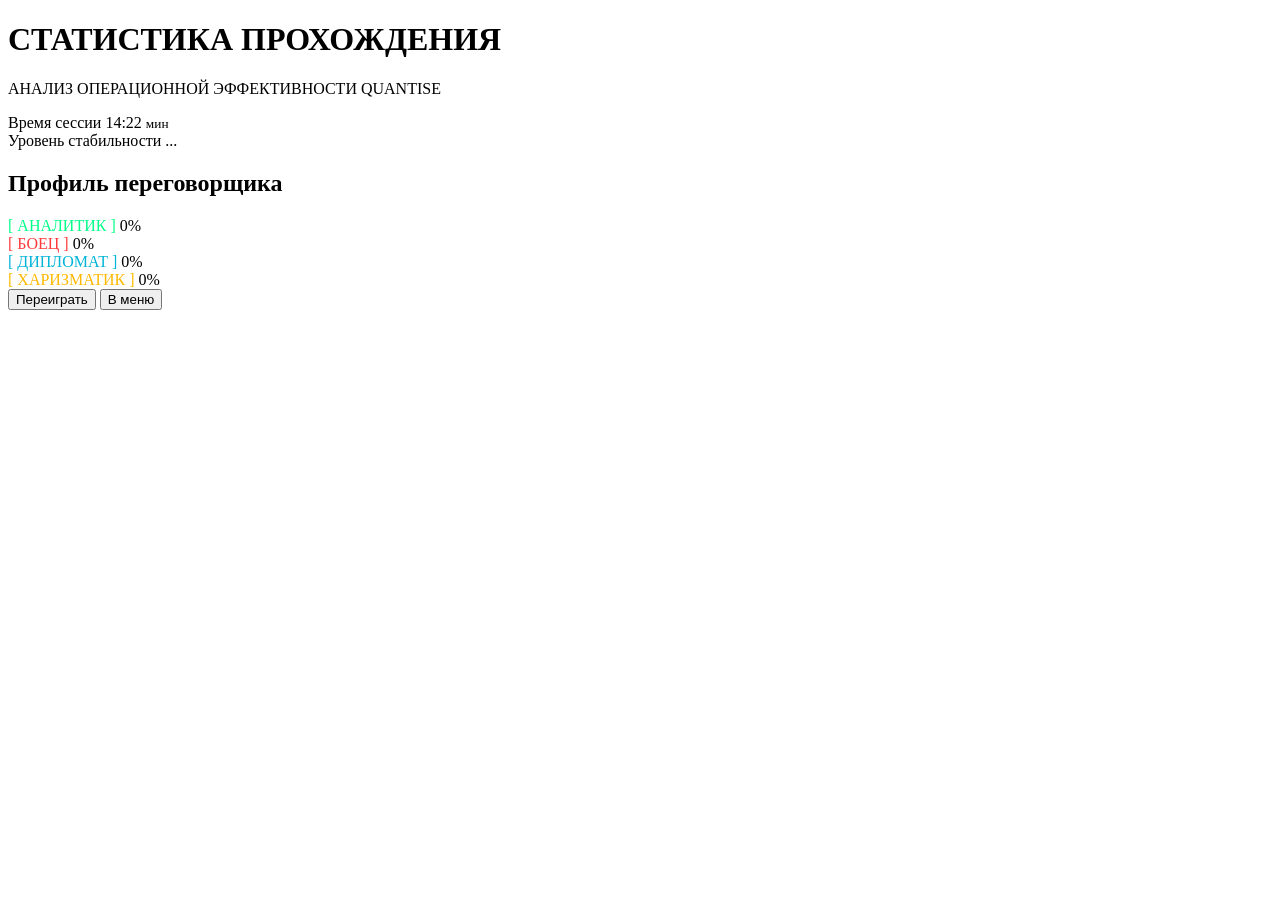
==== frontend/pages/dashboard.html @ eb2bb4fb "Create dashboard.html" ====
<!DOCTYPE html>
<html lang="ru">
<head>
    <meta charset="UTF-8">
    <meta name="viewport" content="width=device-width, initial-scale=1.0">
    <title>Дашборд Статистики — CONFESSION</title>
    <link rel="stylesheet" href="../src/css/dashboard/index.css">
</head>
<body class="dashboard-body">

    <!-- ФОНОВЫЕ СВЕТОВЫЕ КИБЕРПАНК-ИМПУЛЬСЫ (КАК НА РЕФЕРЕНСЕ) -->
    <div class="bg-glow-glow"></div>

    <div class="dashboard-wrapper">
        <!-- ЗАГОЛОВОК ДАШБОРДА -->
        <header class="dashboard-header">
            <h1 class="header-title">СТАТИСТИКА ПРОХОЖДЕНИЯ</h1>
            <p class="header-subtitle">АНАЛИЗ ОПЕРАЦИОННОЙ ЭФФЕКТИВНОСТИ QUANTISE</p>
        </header>

        <!-- БЛОК 1: ОСНОВНЫЕ МЕТРИКИ КВЕСТА (2 СИММЕТРИЧНЫЕ КОЛОНКИ) -->
        <section class="metrics-grid">
            <div class="metric-card">
                <span class="metric-label">Время сессии</span>
                <span class="metric-value">14:22 <small>мин</small></span>
            </div>
            <div class="metric-card">
                <span class="metric-label">Уровень стабильности</span>
                <!-- ЖЕСТКАЯ ЗАГЛУШКА УДАЛЕНА. ТЕКСТ УПРАВЛЯЕТСЯ СТРОГО ИЗ JS -->
                <span class="metric-value" id="stability-value-label">...</span>
            </div>
        </section>

        <!-- БЛОК 2: ПРОФИЛЬ ПЕРЕГОВОРЩИКА (РОЛЕВАЯ МОДЕЛЬ ИЗ LOCALSTORAGE) -->
        <section class="profile-section">
            <h2 class="section-title">Профиль переговорщика</h2>
            
            <div class="skills-container">
                <!-- Аналитик -->
                <div class="skill-item">
                    <div class="skill-info">
                        <span class="skill-name" style="color: #00ff88;">[ АНАЛИТИК ]</span>
                        <span class="skill-percent">0%</span>
                    </div>
                    <div class="skill-bar-bg"><div class="skill-bar bar-analytics"></div></div>
                </div>

                <!-- Боец -->
                <div class="skill-item">
                    <div class="skill-info">
                        <span class="skill-name" style="color: #ff3b3b;">[ БОЕЦ ]</span>
                        <span class="skill-percent">0%</span>
                    </div>
                    <div class="skill-bar-bg"><div class="skill-bar bar-fighter"></div></div>
                </div>

                <!-- Дипломат -->
                <div class="skill-item">
                    <div class="skill-info">
                        <span class="skill-name" style="color: #00b4d8;">[ ДИПЛОМАТ ]</span>
                        <span class="skill-percent">0%</span>
                    </div>
                    <div class="skill-bar-bg"><div class="skill-bar bar-diplomat"></div></div>
                </div>

                <!-- Харизматик -->
                <div class="skill-item">
                    <div class="skill-info">
                        <span class="skill-name" style="color: #ffb800;">[ ХАРИЗМАТИК ]</span>
                        <span class="skill-percent">0%</span>
                    </div>
                    <div class="skill-bar-bg"><div class="skill-bar bar-charismatic"></div></div>
                </div>
            </div>
        </section>

        <!-- КНОПКИ УПРАВЛЕНИЯ В ПОДВАЛЕ (В ДВЕ КОЛОНКИ) -->
        <footer class="dashboard-footer">
            <!-- Кнопка экстренного перезапуска и очистки метрик -->
            <button type="button" id="replay-game-btn" class="dashboard-btn btn-replay">
                <span>Переиграть</span>
            </button>
            
            <!-- Кнопка выхода в корень -->
            <button type="button" id="back-to-menu-btn" class="dashboard-btn btn-return">
                <span>В меню</span>
            </button>
        </footer>
    </div>

    <script src="../src/js/dashboard/index.js"></script>
</body>
</html>
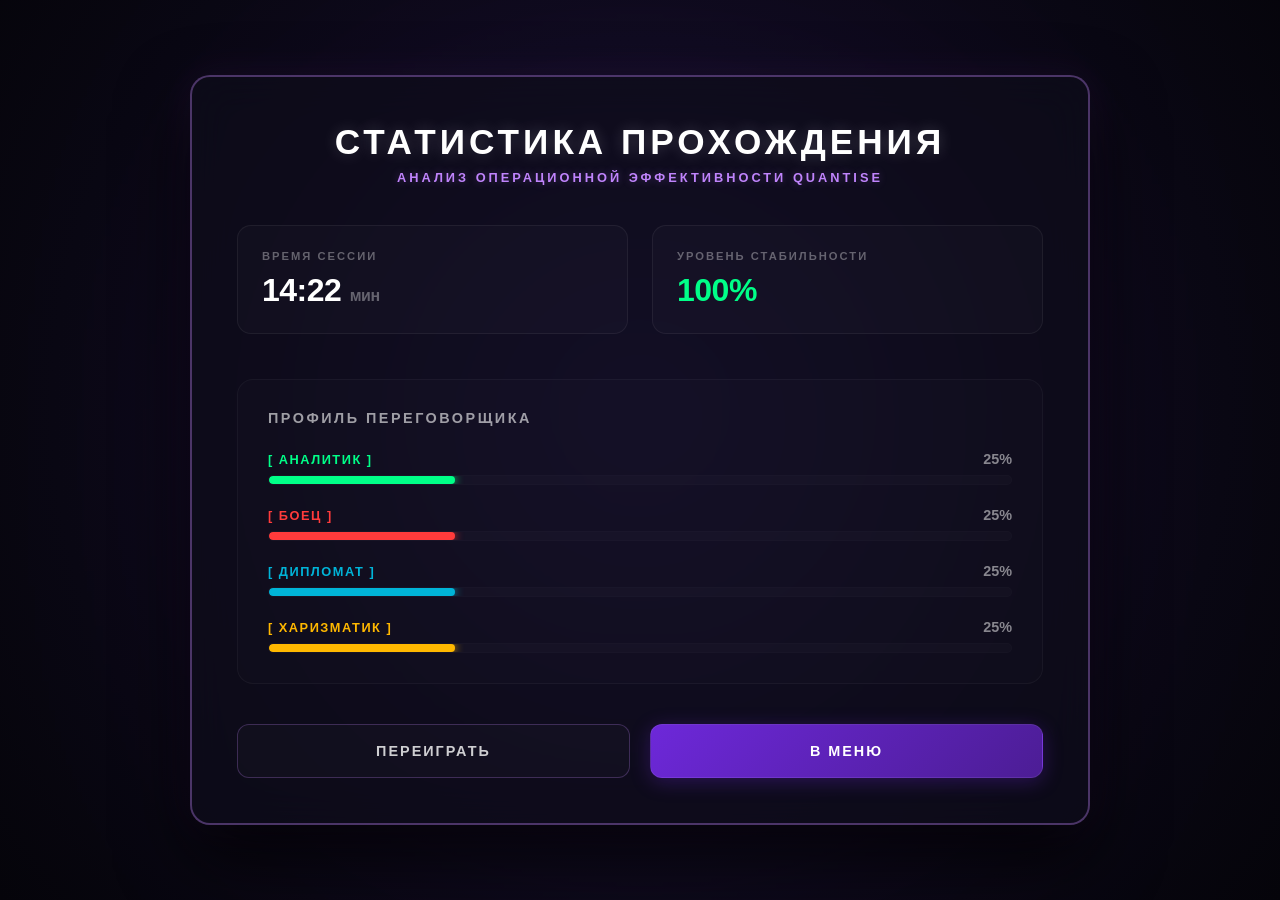
==== commit 4d83b39f: "cleaning code" ====
--- a/frontend/pages/dashboard.html
+++ b/frontend/pages/dashboard.html
@@ -3,22 +3,16 @@
 <head>
     <meta charset="UTF-8">
     <meta name="viewport" content="width=device-width, initial-scale=1.0">
-    <title>Дашборд Статистики — CONFESSION</title>
+    <title>Дашборд Статистики | CONFESSION</title>
     <link rel="stylesheet" href="../src/css/dashboard/index.css">
 </head>
 <body class="dashboard-body">
-
-    <!-- ФОНОВЫЕ СВЕТОВЫЕ КИБЕРПАНК-ИМПУЛЬСЫ (КАК НА РЕФЕРЕНСЕ) -->
     <div class="bg-glow-glow"></div>
-
     <div class="dashboard-wrapper">
-        <!-- ЗАГОЛОВОК ДАШБОРДА -->
         <header class="dashboard-header">
             <h1 class="header-title">СТАТИСТИКА ПРОХОЖДЕНИЯ</h1>
             <p class="header-subtitle">АНАЛИЗ ОПЕРАЦИОННОЙ ЭФФЕКТИВНОСТИ QUANTISE</p>
         </header>
-
-        <!-- БЛОК 1: ОСНОВНЫЕ МЕТРИКИ КВЕСТА (2 СИММЕТРИЧНЫЕ КОЛОНКИ) -->
         <section class="metrics-grid">
             <div class="metric-card">
                 <span class="metric-label">Время сессии</span>
@@ -26,17 +20,12 @@
             </div>
             <div class="metric-card">
                 <span class="metric-label">Уровень стабильности</span>
-                <!-- ЖЕСТКАЯ ЗАГЛУШКА УДАЛЕНА. ТЕКСТ УПРАВЛЯЕТСЯ СТРОГО ИЗ JS -->
                 <span class="metric-value" id="stability-value-label">...</span>
             </div>
         </section>
-
-        <!-- БЛОК 2: ПРОФИЛЬ ПЕРЕГОВОРЩИКА (РОЛЕВАЯ МОДЕЛЬ ИЗ LOCALSTORAGE) -->
         <section class="profile-section">
             <h2 class="section-title">Профиль переговорщика</h2>
-            
             <div class="skills-container">
-                <!-- Аналитик -->
                 <div class="skill-item">
                     <div class="skill-info">
                         <span class="skill-name" style="color: #00ff88;">[ АНАЛИТИК ]</span>
@@ -44,8 +33,6 @@
                     </div>
                     <div class="skill-bar-bg"><div class="skill-bar bar-analytics"></div></div>
                 </div>
-
-                <!-- Боец -->
                 <div class="skill-item">
                     <div class="skill-info">
                         <span class="skill-name" style="color: #ff3b3b;">[ БОЕЦ ]</span>
@@ -53,8 +40,6 @@
                     </div>
                     <div class="skill-bar-bg"><div class="skill-bar bar-fighter"></div></div>
                 </div>
-
-                <!-- Дипломат -->
                 <div class="skill-item">
                     <div class="skill-info">
                         <span class="skill-name" style="color: #00b4d8;">[ ДИПЛОМАТ ]</span>
@@ -62,8 +47,6 @@
                     </div>
                     <div class="skill-bar-bg"><div class="skill-bar bar-diplomat"></div></div>
                 </div>
-
-                <!-- Харизматик -->
                 <div class="skill-item">
                     <div class="skill-info">
                         <span class="skill-name" style="color: #ffb800;">[ ХАРИЗМАТИК ]</span>
@@ -73,21 +56,15 @@
                 </div>
             </div>
         </section>
-
-        <!-- КНОПКИ УПРАВЛЕНИЯ В ПОДВАЛЕ (В ДВЕ КОЛОНКИ) -->
         <footer class="dashboard-footer">
-            <!-- Кнопка экстренного перезапуска и очистки метрик -->
             <button type="button" id="replay-game-btn" class="dashboard-btn btn-replay">
                 <span>Переиграть</span>
             </button>
-            
-            <!-- Кнопка выхода в корень -->
             <button type="button" id="back-to-menu-btn" class="dashboard-btn btn-return">
                 <span>В меню</span>
             </button>
         </footer>
     </div>
-
     <script src="../src/js/dashboard/index.js"></script>
 </body>
 </html>
--- a/frontend/src/css/dashboard/index.css
+++ b/frontend/src/css/dashboard/index.css
@@ -0,0 +1,206 @@
+/* ==========================================================================
+   01. ГЛОБАЛЬНЫЕ СБРОСЫ И НАСТРОЙКИ СТАТИСТИКИ
+   ========================================================================== */
+* {
+    box-sizing: border-box;
+    margin: 0; padding: 0;
+    font-family: 'Segoe UI', Roboto, sans-serif;
+}
+
+/* Идеальный глубокий матовый фон со смещенным градиентом в точности по вашему референсу */
+body.dashboard-body {
+    width: 100%;
+    min-height: 100vh;
+    background: radial-gradient(circle at 50% 45%, #181432 0%, #0d0a1a 45%, #05040a 100%) !important;
+    color: #ffffff;
+    display: flex;
+    justify-content: center;
+    align-items: center;
+    overflow-x: hidden;
+    padding: 40px 20px;
+    position: relative;
+}
+
+/* Мягкий рассеянный фиолетовый импульс строго за панелью дашборда */
+.bg-glow-glow {
+    position: absolute;
+    width: 600px; height: 600px;
+    background: #6d28d9;
+    filter: blur(150px);
+    opacity: 0.15;
+    top: calc(50% - 300px); 
+    left: calc(50% - 300px);
+    pointer-events: none;
+    z-index: 1;
+}
+
+/* ==========================================================================
+   02. СТИЛИЗАЦИЯ КОНСОЛИ ДАШБОРДА И КАРТОЧЕК KPI (2 КОЛОНКИ)
+   ========================================================================== */
+.dashboard-wrapper {
+    position: relative;
+    z-index: 10;
+    width: 100%;
+    max-width: 900px;
+    background: rgba(14, 13, 26, 0.75) !important;
+    border: 2px solid rgba(192, 132, 252, 0.35) !important; /* Светлая сиреневая рамка в тон */
+    border-radius: 20px;
+    padding: 45px;
+    backdrop-filter: blur(20px);
+    -webkit-backdrop-filter: blur(20px);
+    box-shadow: 0 30px 70px rgba(0, 0, 0, 0.8), 0 0 40px rgba(157, 78, 221, 0.1);
+}
+
+.dashboard-header {
+    text-align: center;
+    margin-bottom: 40px;
+}
+.header-title {
+    font-size: 2.2rem;
+    font-weight: 900;
+    letter-spacing: 4px;
+    color: #ffffff;
+    text-shadow: 0 0 15px rgba(255, 255, 255, 0.2);
+    margin-bottom: 8px;
+}
+.header-subtitle {
+    font-size: 0.8rem;
+    font-weight: 800;
+    letter-spacing: 3px;
+    color: #c084fc;
+    text-shadow: 0 0 8px rgba(192, 132, 252, 0.3);
+}
+
+/* Сетка карточек метрик выстроена ровно в две симметричные колонки */
+.metrics-grid {
+    display: grid;
+    grid-template-columns: repeat(2, 1fr);
+    gap: 24px;
+    margin-bottom: 45px;
+}
+.metric-card {
+    background: rgba(255, 255, 255, 0.02);
+    border: 1px solid rgba(255, 255, 255, 0.06);
+    border-radius: 14px;
+    padding: 24px;
+    display: flex;
+    flex-direction: column;
+    gap: 10px;
+    transition: border-color 0.3s ease, background-color 0.3s ease;
+}
+.metric-card:hover {
+    background: rgba(192, 132, 252, 0.03);
+    border-color: rgba(192, 132, 252, 0.25);
+}
+.metric-label {
+    font-size: 0.7rem;
+    text-transform: uppercase;
+    letter-spacing: 2px;
+    color: rgba(255, 255, 255, 0.35);
+    font-weight: 700;
+}
+.metric-value {
+    font-size: 2.0rem;
+    font-weight: 800;
+    letter-spacing: -0.5px;
+}
+.metric-value small { font-size: 1.0rem; color: rgba(255, 255, 255, 0.35); }
+/* ==========================================================================
+   03. ПРОФИЛЬ ПЕРЕГОВОРЩИКА И СВЕТЯЩИЕСЯ ПРОГРЕСС-БАРЫ
+   ========================================================================== */
+.profile-section {
+    background: rgba(255, 255, 255, 0.01);
+    border: 1px solid rgba(255, 255, 255, 0.04);
+    border-radius: 16px;
+    padding: 30px;
+    margin-bottom: 40px;
+}
+.section-title {
+    font-size: 0.9rem;
+    text-transform: uppercase;
+    letter-spacing: 2.5px;
+    color: rgba(255, 255, 255, 0.6);
+    margin-bottom: 25px;
+    font-weight: 800;
+}
+.skills-container { display: flex; flex-direction: column; gap: 22px; }
+.skill-item { display: flex; flex-direction: column; gap: 8px; }
+.skill-info { display: flex; justify-content: space-between; align-items: center; }
+.skill-name { font-size: 0.8rem; font-weight: 800; letter-spacing: 1.5px; }
+.skill-percent { font-size: 0.9rem; font-weight: 700; color: rgba(255, 255, 255, 0.5); }
+
+.skill-bar-bg {
+    width: 100%; height: 10px;
+    background: rgba(255, 255, 255, 0.02);
+    border-radius: 20px; overflow: hidden;
+    border: 1px solid rgba(255, 255, 255, 0.01);
+}
+.skill-bar { height: 100%; border-radius: 20px; width: 0; }
+
+/* Привязка уникальной неоновой глитч-эмиссии для каждого класса */
+.bar-analytics { background: #00ff88; box-shadow: 0 0 10px #00ff88; animation: fillBar 1.2s cubic-bezier(0.16, 1, 0.3, 1) forwards; }
+.bar-fighter   { background: #ff3b3b; box-shadow: 0 0 10px #ff3b3b; animation: fillBar 1.2s cubic-bezier(0.16, 1, 0.3, 1) forwards 0.2s; }
+.bar-diplomat  { background: #00b4d8; box-shadow: 0 0 10px #00b4d8; animation: fillBar 1.2s cubic-bezier(0.16, 1, 0.3, 1) forwards 0.4s; }
+.bar-charismatic { background: #ffb800; box-shadow: 0 0 10px #ffb800; animation: fillBar 1.2s cubic-bezier(0.16, 1, 0.3, 1) forwards 0.6s; }
+
+/* ==========================================================================
+   04. СТИЛИЗАЦИЯ ПОДВАЛА ДАШБОРДА И ДВУХ СТАТИЧНЫХ КНОПОК
+   ========================================================================== */
+.dashboard-footer {
+    display: grid;
+    grid-template-columns: repeat(2, 1fr); /* Две симметричные колонки для кнопок контроля */
+    gap: 20px;
+    width: 100%;
+}
+
+.dashboard-btn {
+    width: 100%;
+    padding: 18px;
+    border-radius: 12px;
+    font-size: 0.9rem;
+    font-weight: 800;
+    text-transform: uppercase;
+    letter-spacing: 2px;
+    cursor: pointer;
+    transition: all 0.3s cubic-bezier(0.16, 1, 0.3, 1);
+}
+.dashboard-btn:active { transform: scale(0.99); }
+
+/* Кнопка "Переиграть" (Матовая с фиолетовым неоновым ободком) */
+.btn-replay {
+    background: rgba(255, 255, 255, 0.02);
+    border: 1px solid rgba(192, 132, 252, 0.25);
+    color: rgba(255, 255, 255, 0.8);
+}
+.btn-replay:hover {
+    background: rgba(192, 132, 252, 0.1);
+    border-color: #c084fc;
+    color: #ffffff;
+    box-shadow: 0 0 20px rgba(192, 132, 252, 0.3);
+    transform: translateY(-2px);
+}
+
+/* Кнопка "В меню" (Насыщенный фиолетовый кибер-градиент) */
+.btn-return {
+    background: linear-gradient(135deg, #6d28d9 0%, #4c1d95 100%);
+    border: 1px solid rgba(255, 255, 255, 0.08);
+    color: #ffffff;
+    box-shadow: 0 4px 20px rgba(109, 40, 217, 0.3);
+}
+.btn-return:hover {
+    background: linear-gradient(135deg, #7c3aed 0%, #5b21b6 100%);
+    box-shadow: 0 0 25px rgba(192, 132, 252, 0.4);
+    transform: translateY(-2px);
+}
+
+@keyframes fillBar { from { width: 0; } }
+
+@media (max-width: 768px) {
+    .dashboard-wrapper { padding: 25px; }
+    .header-title { font-size: 1.6rem; letter-spacing: 2px; }
+    .metrics-grid { grid-template-columns: 1fr; gap: 15px; }
+    .metric-card { padding: 18px; }
+    .metric-value { font-size: 1.6rem; }
+    .dashboard-footer { grid-template-columns: 1fr; gap: 12px; }
+    .dashboard-btn { padding: 15px; }
+}
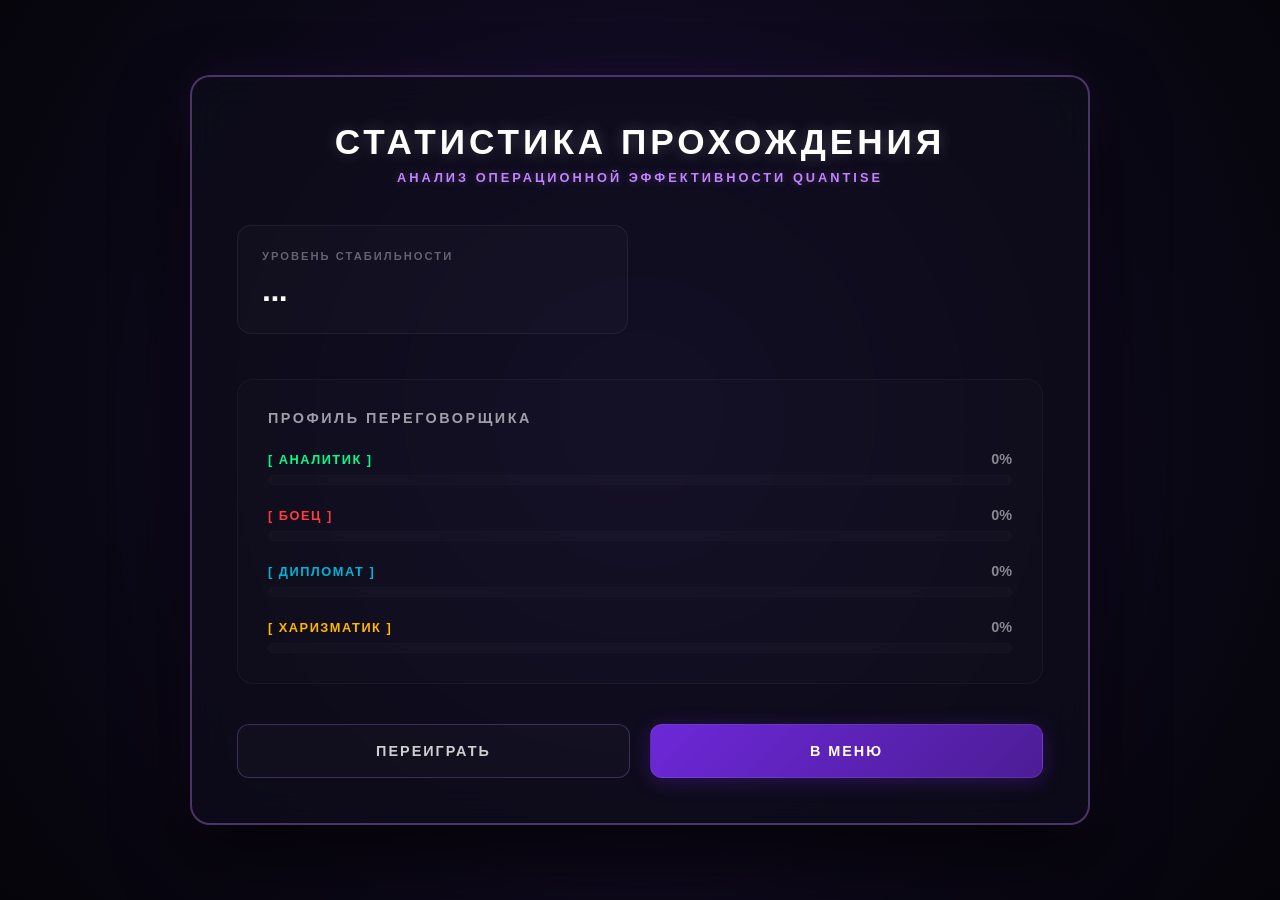
==== commit 8e40caff: "hotfixed all this damn project :)" ====
--- a/frontend/pages/dashboard.html
+++ b/frontend/pages/dashboard.html
@@ -14,10 +14,7 @@
             <p class="header-subtitle">АНАЛИЗ ОПЕРАЦИОННОЙ ЭФФЕКТИВНОСТИ QUANTISE</p>
         </header>
         <section class="metrics-grid">
-            <div class="metric-card">
-                <span class="metric-label">Время сессии</span>
-                <span class="metric-value">14:22 <small>мин</small></span>
-            </div>
+
             <div class="metric-card">
                 <span class="metric-label">Уровень стабильности</span>
                 <span class="metric-value" id="stability-value-label">...</span>
@@ -65,6 +62,6 @@
             </button>
         </footer>
     </div>
-    <script src="../src/js/dashboard/index.js"></script>
+    <script src="/src/js/dashboard/index.js"></script>
 </body>
 </html>
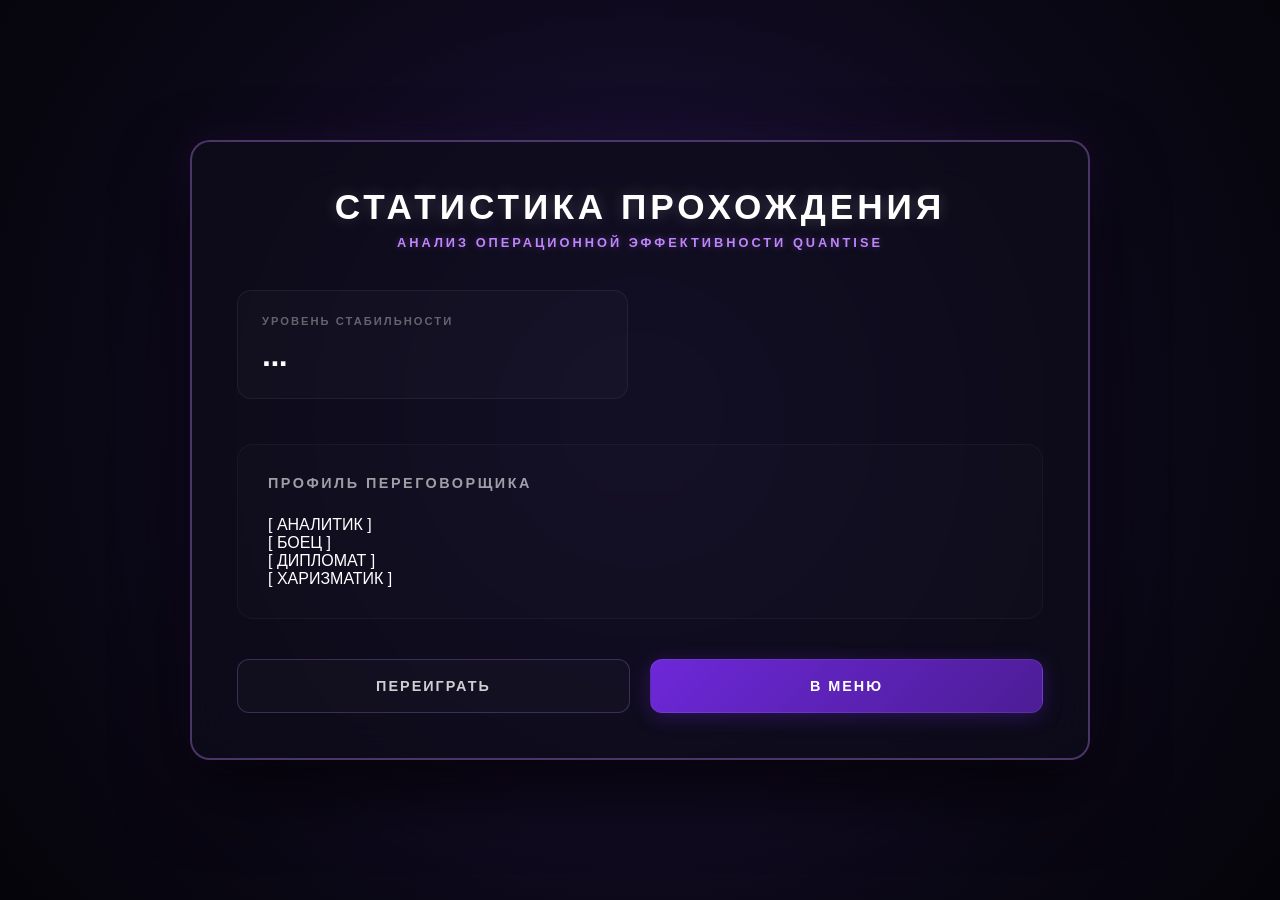
==== commit dd82f2f8: "Update dashboard.html" ====
--- a/frontend/pages/dashboard.html
+++ b/frontend/pages/dashboard.html
@@ -7,52 +7,61 @@
     <link rel="stylesheet" href="../src/css/dashboard/index.css">
 </head>
 <body class="dashboard-body">
+
+    <!-- БЕЛЫЙ КИБЕРПАНК КОНТРАЖУР ЗА ОКНОМ -->
     <div class="bg-glow-glow"></div>
+
     <div class="dashboard-wrapper">
         <header class="dashboard-header">
             <h1 class="header-title">СТАТИСТИКА ПРОХОЖДЕНИЯ</h1>
             <p class="header-subtitle">АНАЛИЗ ОПЕРАЦИОННОЙ ЭФФЕКТИВНОСТИ QUANTISE</p>
         </header>
+
         <section class="metrics-grid">
-
             <div class="metric-card">
                 <span class="metric-label">Уровень стабильности</span>
                 <span class="metric-value" id="stability-value-label">...</span>
             </div>
         </section>
+
+        <!-- БЛОК 2: АВТОНОМНОЕ СЕГМЕНТИРОВАННОЕ КОЛЕСО ЧЕТВЕРТЯМИ -->
         <section class="profile-section">
             <h2 class="section-title">Профиль переговорщика</h2>
-            <div class="skills-container">
-                <div class="skill-item">
-                    <div class="skill-info">
-                        <span class="skill-name" style="color: #00ff88;">[ АНАЛИТИК ]</span>
-                        <span class="skill-percent">0%</span>
-                    </div>
-                    <div class="skill-bar-bg"><div class="skill-bar bar-analytics"></div></div>
+            
+            <div class="wheel-chart-container">
+                <!-- Каждому сектору-четверти выделен свой независимый парящий блок -->
+                <div class="conic-wheel-matrix">
+                    <div id="pct-analyst" class="pure-sector bar-analytics"></div>
+                    <div id="pct-fighter" class="pure-sector bar-fighter"></div>
+                    <div id="pct-diplomat" class="pure-sector bar-diplomat"></div>
+                    <div id="pct-charismatic" class="pure-sector bar-charismatic"></div>
                 </div>
-                <div class="skill-item">
-                    <div class="skill-info">
-                        <span class="skill-name" style="color: #ff3b3b;">[ БОЕЦ ]</span>
-                        <span class="skill-percent">0%</span>
-                    </div>
-                    <div class="skill-bar-bg"><div class="skill-bar bar-fighter"></div></div>
-                </div>
-                <div class="skill-item">
-                    <div class="skill-info">
-                        <span class="skill-name" style="color: #00b4d8;">[ ДИПЛОМАТ ]</span>
-                        <span class="skill-percent">0%</span>
-                    </div>
-                    <div class="skill-bar-bg"><div class="skill-bar bar-diplomat"></div></div>
-                </div>
-                <div class="skill-item">
-                    <div class="skill-info">
-                        <span class="skill-name" style="color: #ffb800;">[ ХАРИЗМАТИК ]</span>
-                        <span class="skill-percent">0%</span>
-                    </div>
-                    <div class="skill-bar-bg"><div class="skill-bar bar-charismatic"></div></div>
-                </div>
+                
+                <!-- Защитные перекрестные оси, разделяющие стыки граней четвертей -->
+                <div class="radar-cross-axis axis-v"></div>
+                <div class="radar-cross-axis axis-h"></div>
+
+                <!-- ИСПРАВЛЕНО: Текстовые подписи возвращены обратно на экран по углам -->
+                <div class="radar-abs-label label-analytics">[ АНАЛИТИК ] <span id="text-pct-analytics"></span></div>
+                <div class="radar-abs-label label-fighter">[ БОЕЦ ] <span id="text-pct-fighter"></span></div>
+                <div class="radar-abs-label label-diplomat">[ ДИПЛОМАТ ] <span id="text-pct-diplomat"></span></div>
+                <div class="radar-abs-label label-charismatic">[ ХАРИЗМАТИК ] <span id="text-pct-charismatic"></span></div>
+
+                <!-- ИСПРАВЛЕНО: Сфера намертво заперта в центре через независимый тег -->
+                <div class="neon-core-sphere"></div>
+            </div>
+
+            <!-- Невидимые теги для полной совместимости с оригинальным JS (не удалять!) -->
+            <div style="display: none;">
+                <div class="label-analytics"></div>
+                <div class="label-fighter"></div>
+                <div class="label-diplomat"></div>
+                <div class="label-charismatic"></div>
+                <div id="dominant-role-label"></div>
+                <div id="dominant-percent-label"></div>
             </div>
         </section>
+
         <footer class="dashboard-footer">
             <button type="button" id="replay-game-btn" class="dashboard-btn btn-replay">
                 <span>Переиграть</span>
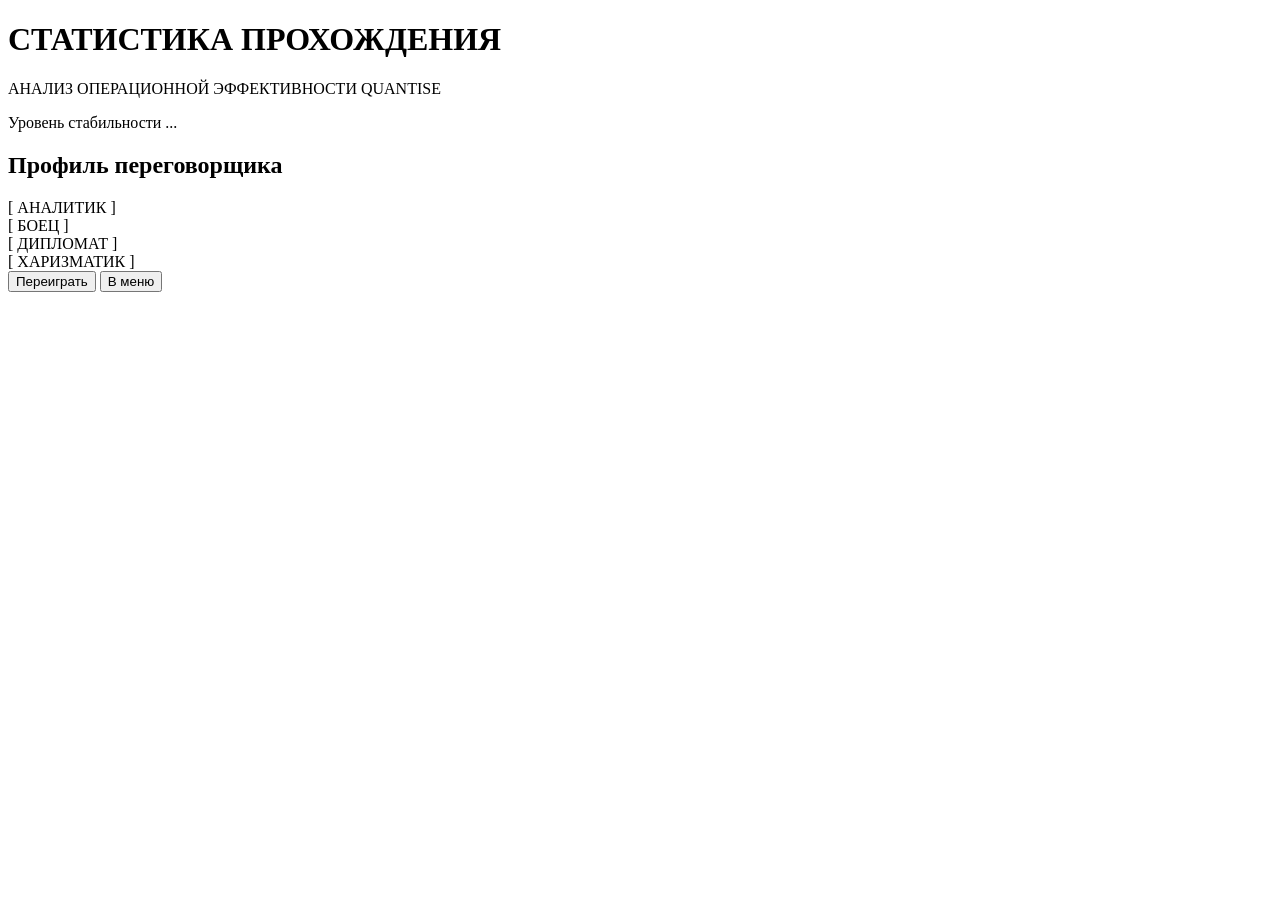
==== commit 5573be8c: "clear code" ====
--- a/frontend/pages/dashboard.html
+++ b/frontend/pages/dashboard.html
@@ -4,54 +4,38 @@
     <meta charset="UTF-8">
     <meta name="viewport" content="width=device-width, initial-scale=1.0">
     <title>Дашборд Статистики | CONFESSION</title>
-    <link rel="stylesheet" href="../src/css/dashboard/index.css">
+    <link rel="stylesheet" href="/src/css/dashboard/index.css">
 </head>
 <body class="dashboard-body">
-
-    <!-- БЕЛЫЙ КИБЕРПАНК КОНТРАЖУР ЗА ОКНОМ -->
     <div class="bg-glow-glow"></div>
-
     <div class="dashboard-wrapper">
         <header class="dashboard-header">
             <h1 class="header-title">СТАТИСТИКА ПРОХОЖДЕНИЯ</h1>
             <p class="header-subtitle">АНАЛИЗ ОПЕРАЦИОННОЙ ЭФФЕКТИВНОСТИ QUANTISE</p>
         </header>
-
         <section class="metrics-grid">
             <div class="metric-card">
                 <span class="metric-label">Уровень стабильности</span>
                 <span class="metric-value" id="stability-value-label">...</span>
             </div>
         </section>
-
-        <!-- БЛОК 2: АВТОНОМНОЕ СЕГМЕНТИРОВАННОЕ КОЛЕСО ЧЕТВЕРТЯМИ -->
         <section class="profile-section">
             <h2 class="section-title">Профиль переговорщика</h2>
-            
             <div class="wheel-chart-container">
-                <!-- Каждому сектору-четверти выделен свой независимый парящий блок -->
                 <div class="conic-wheel-matrix">
                     <div id="pct-analyst" class="pure-sector bar-analytics"></div>
                     <div id="pct-fighter" class="pure-sector bar-fighter"></div>
                     <div id="pct-diplomat" class="pure-sector bar-diplomat"></div>
                     <div id="pct-charismatic" class="pure-sector bar-charismatic"></div>
                 </div>
-                
-                <!-- Защитные перекрестные оси, разделяющие стыки граней четвертей -->
                 <div class="radar-cross-axis axis-v"></div>
                 <div class="radar-cross-axis axis-h"></div>
-
-                <!-- ИСПРАВЛЕНО: Текстовые подписи возвращены обратно на экран по углам -->
                 <div class="radar-abs-label label-analytics">[ АНАЛИТИК ] <span id="text-pct-analytics"></span></div>
                 <div class="radar-abs-label label-fighter">[ БОЕЦ ] <span id="text-pct-fighter"></span></div>
                 <div class="radar-abs-label label-diplomat">[ ДИПЛОМАТ ] <span id="text-pct-diplomat"></span></div>
                 <div class="radar-abs-label label-charismatic">[ ХАРИЗМАТИК ] <span id="text-pct-charismatic"></span></div>
-
-                <!-- ИСПРАВЛЕНО: Сфера намертво заперта в центре через независимый тег -->
                 <div class="neon-core-sphere"></div>
             </div>
-
-            <!-- Невидимые теги для полной совместимости с оригинальным JS (не удалять!) -->
             <div style="display: none;">
                 <div class="label-analytics"></div>
                 <div class="label-fighter"></div>
@@ -61,7 +45,6 @@
                 <div id="dominant-percent-label"></div>
             </div>
         </section>
-
         <footer class="dashboard-footer">
             <button type="button" id="replay-game-btn" class="dashboard-btn btn-replay">
                 <span>Переиграть</span>
